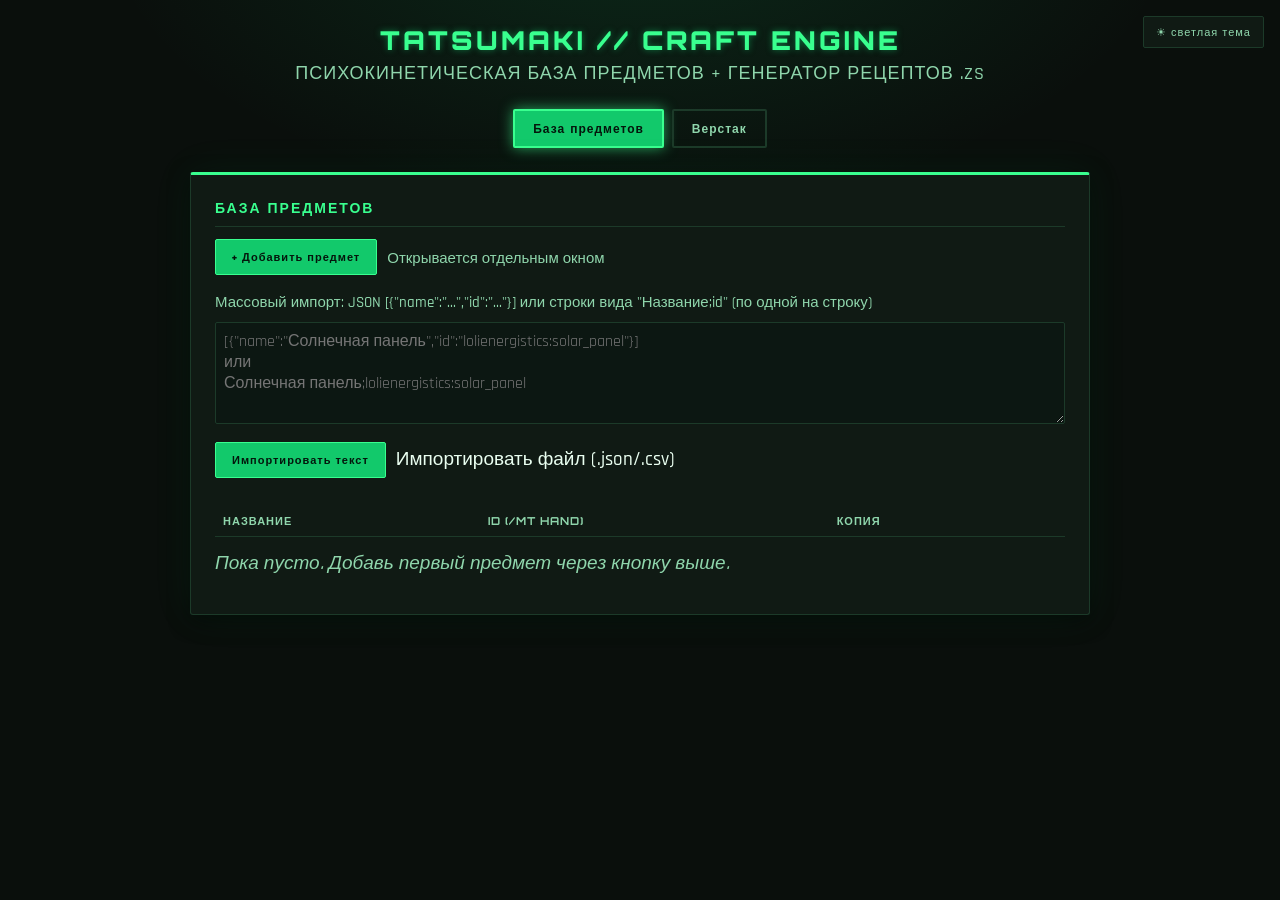
==== index.html @ a18fb6a0 "Add files via upload" ====
<!DOCTYPE html>
<html lang="ru">
<head>
<meta charset="UTF-8">
<title>Крафт-Конструктор</title>
<link href="https://fonts.googleapis.com/css2?family=Orbitron:wght@500;700;900&family=Rajdhani:wght@400;500;600;700&display=swap" rel="stylesheet">
<style>
  :root{
    --bg:#0a0f0c;
    --panel:#101a14;
    --wood:#12c96b;
    --wood-dark:#1c3a29;
    --slot:#d6fbe4;
    --slot-border:#1c3a29;
    --stone:#4a5a51;
    --cream:#eafff1;
    --text-dim:#8fd6ac;
    --grass:#12c96b;
    --grass-dark:#0a6b39;
    --redstone:#e0443e;
    --glow:#39ff8f;
    --surface-2:#0c1712;
    --surface-3:#132018;
    --surface-3-active:#173524;
    --code-bg:#050b07;
    --code-text:#7fe8a8;
    --on-accent:#04160c;
    --font-head:'Orbitron', sans-serif;
    --font-body:'Rajdhani', sans-serif;
  }
  html[data-theme="light"]{
    --bg:#f3faf5;
    --panel:#ffffff;
    --wood-dark:#bfe6cf;
    --slot:#eafff1;
    --slot-border:#bfe6cf;
    --stone:#c3d2c9;
    --cream:#0c2216;
    --text-dim:#3d6b4f;
    --grass:#0fae5c;
    --grass-dark:#0a6b39;
    --redstone:#d13a30;
    --glow:#0fae5c;
    --surface-2:#eefaf2;
    --surface-3:#e4f6ea;
    --surface-3-active:#c9ecd6;
    --code-bg:#0c2216;
    --code-text:#8bf3b7;
    --on-accent:#ffffff;
  }
  *{box-sizing:border-box;}
  body{
    margin:0;
    background:
      radial-gradient(ellipse 900px 500px at 50% -10%, rgba(18,201,107,0.14), transparent 60%),
      var(--bg);
    color:var(--cream);
    font-family:var(--font-body);
    font-size:19px;
    font-weight:500;
    min-height:100vh;
    padding:24px 16px 60px;
    transition:background .2s ease, color .2s ease;
  }
  h1{
    font-family:var(--font-head);
    font-weight:900;
    font-size:26px;
    text-align:center;
    color:var(--glow);
    text-shadow:0 0 6px rgba(18,201,107,0.5);
    letter-spacing:3px;
    margin:0 0 6px;
  }
  .theme-toggle{
    position:fixed;
    top:16px;right:16px;
    font-family:var(--font-head);
    font-size:11px;
    letter-spacing:1px;
    background:var(--panel);
    border:1px solid var(--wood-dark);
    color:var(--text-dim);
    padding:8px 12px;
    border-radius:2px;
    cursor:pointer;
    z-index:10;
  }
  .theme-toggle:hover{border-color:var(--glow);color:var(--glow);}
  h1, .subtitle, .tabs, .panel{ position:relative; z-index:1; }
  .subtitle{
    text-align:center;
    color:var(--text-dim);
    font-size:18px;
    letter-spacing:1px;
    margin-bottom:24px;
    text-transform:uppercase;
  }
  .tabs{
    display:flex;
    justify-content:center;
    gap:8px;
    margin-bottom:24px;
    flex-wrap:wrap;
  }
  .tab-btn{
    font-family:var(--font-head);
    font-weight:700;
    font-size:12px;
    letter-spacing:1px;
    background:transparent;
    border:2px solid var(--wood-dark);
    color:var(--text-dim);
    padding:10px 18px;
    cursor:pointer;
    border-radius:2px;
    transition:all .15s ease;
  }
  .tab-btn.active{background:var(--grass);border-color:var(--glow);color:var(--on-accent);box-shadow:0 0 14px rgba(57,255,143,0.6);}
  .tab-btn:hover{border-color:var(--glow);color:var(--cream);}

  .panel{
    max-width:900px;
    margin:0 auto;
    background:var(--panel);
    border:1px solid var(--wood-dark);
    border-top:3px solid var(--glow);
    padding:24px;
    box-shadow:0 0 40px rgba(18,201,107,0.08), 0 6px 20px rgba(0,0,0,0.5);
    border-radius:3px;
  }
  .panel h2{
    font-family:var(--font-head);
    font-weight:700;
    font-size:14px;
    letter-spacing:2px;
    margin-top:0;
    color:var(--glow);
    text-transform:uppercase;
    border-bottom:1px solid var(--wood-dark);
    padding-bottom:10px;
  }
  .row{display:flex;gap:10px;flex-wrap:wrap;align-items:center;margin-bottom:14px;}
  input[type=text], input[type=number], select{
    font-family:var(--font-body);
    font-weight:600;
    font-size:18px;
    background:var(--surface-2);
    color:var(--cream);
    border:1px solid var(--wood-dark);
    border-radius:2px;
    padding:8px 10px;
  }
  input:focus, select:focus{outline:none;border-color:var(--glow);box-shadow:0 0 8px rgba(57,255,143,0.5);}
  button.action{
    font-family:var(--font-head);
    font-weight:700;
    font-size:11px;
    letter-spacing:1px;
    background:var(--grass);
    border:1px solid var(--glow);
    color:var(--on-accent);
    border-radius:2px;
    padding:10px 16px;
    cursor:pointer;
    transition:all .15s ease;
  }
  button.action:hover{box-shadow:0 0 12px rgba(57,255,143,0.7);filter:brightness(1.08);}
  button.action.danger{background:var(--redstone);border-color:#ff7a70;color:#fff;}
  button.action.ghost{background:transparent;color:var(--glow);}
  button.action:disabled{background:var(--stone);border-color:#5b5b5b;cursor:not-allowed;color:#ccc;box-shadow:none;}
  button.icon-btn{
    font-family:var(--font-body);
    font-size:14px;
    background:transparent;
    border:1px solid var(--wood-dark);
    color:var(--text-dim);
    border-radius:2px;
    padding:3px 8px;
    cursor:pointer;
  }
  button.icon-btn:hover{border-color:var(--glow);color:var(--glow);}

  table{width:100%;border-collapse:collapse;margin-top:6px;}
  th,td{text-align:left;padding:8px;border-bottom:1px solid var(--wood-dark);}
  th{font-family:var(--font-head);font-size:11px;letter-spacing:1px;color:var(--text-dim);text-transform:uppercase;}
  td.mono{font-family:'Courier New',monospace;font-size:16px;color:var(--text-dim);}
  .empty-note{color:var(--text-dim);font-style:italic;padding:14px 0;}

  /* crafting grid */
  .craft-area{display:flex;align-items:center;justify-content:center;gap:24px;flex-wrap:wrap;margin:20px 0;}
  .grid3{
    display:grid;
    grid-template-columns:repeat(3,64px);
    grid-template-rows:repeat(3,64px);
    gap:6px;
    background:var(--surface-2);
    border:2px solid var(--wood-dark);
    padding:10px;
    border-radius:3px;
  }
  .slot{
    background:var(--surface-3);
    border:1px solid var(--slot-border);
    box-shadow:inset 0 0 0 1px rgba(18,201,107,0.15);
    display:flex;
    align-items:center;
    justify-content:center;
    font-size:11px;
    text-align:center;
    color:var(--text-dim);
    cursor:pointer;
    padding:2px;
    line-height:1.1;
    word-break:break-word;
    border-radius:2px;
    transition:all .15s ease;
  }
  .slot:hover{border-color:var(--glow);box-shadow:0 0 10px rgba(57,255,143,0.4);}
  .slot.filled{background:var(--surface-3-active);color:var(--glow);font-weight:700;border-color:var(--glow);}
  .arrow{font-family:var(--font-head);font-size:24px;color:var(--glow);text-shadow:0 0 10px rgba(57,255,143,0.7);}
  .output-wrap{display:flex;flex-direction:column;align-items:center;gap:6px;}
  .slot.output{width:74px;height:74px;background:var(--surface-3);border-color:var(--glow);box-shadow:0 0 16px rgba(57,255,143,0.35);}
  .count-input{width:60px;text-align:center;}

  /* modal */
  .overlay{
    position:fixed;inset:0;background:rgba(2,8,5,0.75);
    display:none;align-items:center;justify-content:center;z-index:50;
  }
  .overlay.show{display:flex;}
  .modal{
    background:var(--panel);
    border:1px solid var(--wood-dark);
    border-top:3px solid var(--glow);
    padding:20px;
    width:min(420px,90vw);
    max-height:80vh;
    overflow-y:auto;
    box-shadow:0 0 40px rgba(18,201,107,0.15);
    border-radius:3px;
  }
  .modal h3{font-family:var(--font-head);font-weight:700;font-size:13px;letter-spacing:1px;color:var(--glow);margin-top:0;text-transform:uppercase;}
  .picker-item{
    padding:8px;border-bottom:1px solid var(--wood-dark);cursor:pointer;
    display:flex;justify-content:space-between;font-size:17px;
  }
  .picker-item:hover{background:var(--surface-3);color:var(--glow);}
  .close-x{float:right;cursor:pointer;font-family:var(--font-head);font-size:11px;color:var(--redstone);}

  code.output-box{
    display:block;
    background:var(--code-bg);
    color:var(--code-text);
    font-family:'Courier New',monospace;
    font-size:15px;
    padding:16px;
    white-space:pre-wrap;
    border:1px solid var(--wood-dark);
    border-left:3px solid var(--glow);
    margin-top:14px;
    min-height:60px;
    border-radius:2px;
  }
  .hint{font-size:15px;color:var(--text-dim);margin-top:4px;}
  .saved-list{margin-top:18px;}
  .saved-row{display:flex;justify-content:space-between;align-items:center;padding:8px 0;border-bottom:1px solid var(--wood-dark);}
</style>
</head>
<body>

<button class="theme-toggle" id="themeToggle">☀ светлая тема</button>
<h1>TATSUMAKI // CRAFT ENGINE</h1>
<div class="subtitle">Психокинетическая база предметов + генератор рецептов .zs</div>

<div class="tabs">
  <button class="tab-btn active" data-tab="db">База предметов</button>
  <button class="tab-btn" data-tab="craft">Верстак</button>
</div>

<!-- DATABASE TAB -->
<div class="panel" id="tab-db">
  <h2>База предметов</h2>
  <div class="row">
    <button class="action" id="openAddItem">+ Добавить предмет</button>
    <span class="hint">Открывается отдельным окном</span>
  </div>
  <div class="row" style="flex-direction:column;align-items:stretch;">
    <label class="hint">Массовый импорт: JSON [{"name":"...","id":"..."}] или строки вида "Название;id" (по одной на строку)</label>
    <textarea id="importText" rows="4" placeholder='[{"name":"Солнечная панель","id":"lolienergistics:solar_panel"}]&#10;или&#10;Солнечная панель;lolienergistics:solar_panel' style="font-family:var(--font-body);font-size:16px;background:var(--surface-2);color:var(--cream);border:1px solid var(--wood-dark);border-radius:2px;padding:8px;"></textarea>
    <div class="row" style="margin-top:8px;">
      <button class="action" id="importBtn">Импортировать текст</button>
      <label class="action ghost" style="cursor:pointer;">
        Импортировать файл (.json/.csv)
        <input type="file" id="importFile" accept=".json,.csv,.txt" style="display:none;">
      </label>
      <span class="hint" id="importStatus"></span>
    </div>
  </div>
  <table>
    <thead><tr><th>Название</th><th>ID (/mt hand)</th><th>Копия</th><th></th></tr></thead>
    <tbody id="itemsBody"></tbody>
  </table>
  <div class="empty-note" id="emptyNote" style="display:none;">Пока пусто. Добавь первый предмет через кнопку выше.</div>
</div>

<!-- CRAFT TAB -->
<div class="panel" id="tab-craft" style="display:none;">
  <h2>Способ записи рецепта</h2>
  <div class="row">
    <select id="recipeType">
      <option value="verstak">Верстак (3×3, shaped)</option>
      <option value="furnace" disabled>Печь — скоро</option>
      <option value="anvil" disabled>Наковальня — скоро</option>
    </select>
  </div>

  <div class="row">
    <input type="text" id="recipeName" placeholder="имя рецепта (например my_recipe)" style="flex:1;min-width:220px;">
  </div>

  <div class="craft-area">
    <div class="grid3" id="grid3"></div>
    <div class="arrow">➜</div>
    <div class="output-wrap">
      <div class="slot output" id="outputSlot">пусто</div>
      <input type="number" id="outputCount" class="count-input" value="1" min="1">
    </div>
  </div>

  <div class="row">
    <button class="action" id="genCode">Сгенерировать .zs код</button>
    <button class="action" id="saveRecipe">Сохранить рецепт</button>
    <button class="action danger" id="clearGrid">Очистить сетку</button>
  </div>

  <code class="output-box" id="codeOutput">// код появится здесь</code>
  <div class="row" style="margin-top:8px;">
    <button class="action" id="copyCode">Скопировать код</button>
  </div>

  <div class="saved-list">
    <h2>Сохранённые рецепты</h2>
    <div id="savedBody"></div>
    <div class="empty-note" id="savedEmpty" style="display:none;">Сохранённых рецептов пока нет.</div>

    <div class="row" style="margin-top:14px;">
      <button class="action" id="combineBtn">Собрать все в один .zs файл</button>
      <button class="action ghost" id="copyCombined">Скопировать всё</button>
      <button class="action ghost" id="downloadCombined">Скачать recipes.zs</button>
    </div>
    <code class="output-box" id="combinedOutput">// нажми "Собрать все в один .zs файл"</code>
  </div>
</div>

<!-- ADD ITEM MODAL -->
<div class="overlay" id="addItemOverlay">
  <div class="modal">
    <span class="close-x" id="closeAddItem">✕ закрыть</span>
    <h3>Новый предмет</h3>
    <div class="row" style="flex-direction:column;align-items:stretch;">
      <label class="hint">Название предмета</label>
      <input type="text" id="newItemName" placeholder="например: Алмазный меч">
      <label class="hint" style="margin-top:8px;">ID предмета (вывод команды /mt hand)</label>
      <input type="text" id="newItemId" placeholder="например: minecraft:diamond_sword">
      <div class="hint" id="addItemError" style="color:#e0443e;display:none;margin-top:6px;">Заполни оба поля</div>
    </div>
    <div class="row">
      <button class="action" id="confirmAddItem">Сохранить в базу</button>
    </div>
  </div>
</div>

<!-- PICK ITEM MODAL (for grid slots) -->
<div class="overlay" id="pickOverlay">
  <div class="modal">
    <span class="close-x" id="closePick">✕ закрыть</span>
    <h3>Выбрать предмет</h3>
    <input type="text" id="pickSearch" placeholder="поиск..." style="width:100%;margin-bottom:10px;">
    <button class="action danger" id="clearSlotBtn" style="margin-bottom:10px;">Очистить слот</button>
    <div id="pickList"></div>
  </div>
</div>

<script>
let items = [];
let grid = new Array(9).fill(null);
let output = null;
let activeSlotIndex = null; // null = 9 means output slot
let savedRecipes = [];

async function loadItems(){
  try{
    const raw = localStorage.getItem('items-db');
    items = raw ? JSON.parse(raw) : [];
  }catch(e){ items = []; }
  renderItems();
}
async function saveItems(){
  localStorage.setItem('items-db', JSON.stringify(items));
}
async function loadRecipes(){
  try{
    const raw = localStorage.getItem('recipes-db');
    savedRecipes = raw ? JSON.parse(raw) : [];
  }catch(e){ savedRecipes = []; }
  renderSaved();
}
async function saveRecipesToStorage(){
  localStorage.setItem('recipes-db', JSON.stringify(savedRecipes));
}

function renderItems(){
  const body = document.getElementById('itemsBody');
  const empty = document.getElementById('emptyNote');
  body.innerHTML = '';
  if(items.length === 0){ empty.style.display='block'; return; }
  empty.style.display='none';
  items.forEach((it, idx)=>{
    const tr = document.createElement('tr');
    tr.innerHTML = `<td>${escapeHtml(it.name)}</td><td class="mono">${escapeHtml(it.id)}</td>
      <td><button class="icon-btn" data-copy="${idx}">⧉ копир.</button></td>
      <td><button class="action danger" data-idx="${idx}">Удалить</button></td>`;
    body.appendChild(tr);
  });
  body.querySelectorAll('button[data-idx]').forEach(btn=>{
    btn.onclick = async ()=>{
      items.splice(parseInt(btn.dataset.idx),1);
      await saveItems();
      renderItems();
    };
  });
  body.querySelectorAll('button[data-copy]').forEach(btn=>{
    btn.onclick = ()=> copyToClipboard(items[parseInt(btn.dataset.copy)].name, btn);
  });
}

async function copyToClipboard(text, btn){
  try{ await navigator.clipboard.writeText(text); }catch(e){/* clipboard unavailable */}
  if(btn){
    const old = btn.textContent;
    btn.textContent = '✓ скопир.';
    setTimeout(()=>{ btn.textContent = old; }, 1200);
  }
}

function escapeHtml(s){
  return (s||'').replace(/[&<>"']/g, c=>({'&':'&amp;','<':'&lt;','>':'&gt;','"':'&quot;',"'":'&#39;'}[c]));
}

// theme toggle
const themeBtn = document.getElementById('themeToggle');
function applyTheme(t){
  document.documentElement.setAttribute('data-theme', t);
  themeBtn.textContent = t === 'light' ? '● тёмная тема' : '☀ светлая тема';
  localStorage.setItem('theme', t);
}
applyTheme(localStorage.getItem('theme') || 'dark');
themeBtn.onclick = ()=>{
  const current = document.documentElement.getAttribute('data-theme') === 'light' ? 'light' : 'dark';
  applyTheme(current === 'light' ? 'dark' : 'light');
};

// bulk import
function parseImportText(text){
  text = text.trim();
  if(!text) return [];
  if(text.startsWith('[')){
    try{
      const arr = JSON.parse(text);
      return arr.filter(x=>x && x.name && x.id).map(x=>({name:String(x.name), id:String(x.id)}));
    }catch(e){ throw new Error('Некорректный JSON'); }
  }
  return text.split('\n').map(l=>l.trim()).filter(Boolean).map(line=>{
    const sep = line.includes(';') ? ';' : (line.includes(',') ? ',' : '\t');
    const parts = line.split(sep);
    return {name:(parts[0]||'').trim(), id:(parts.slice(1).join(sep)||'').trim()};
  }).filter(x=>x.name && x.id);
}

async function importItems(parsed){
  const statusEl = document.getElementById('importStatus');
  if(parsed.length === 0){
    statusEl.textContent = 'Ничего не найдено для импорта';
    return;
  }
  const existingIds = new Set(items.map(it=>it.id));
  let added = 0;
  parsed.forEach(it=>{
    if(!existingIds.has(it.id)){
      items.push(it);
      existingIds.add(it.id);
      added++;
    }
  });
  await saveItems();
  renderItems();
  statusEl.textContent = `Добавлено ${added} из ${parsed.length} (дубликаты по ID пропущены)`;
}

document.getElementById('importBtn').onclick = async ()=>{
  const statusEl = document.getElementById('importStatus');
  try{
    const parsed = parseImportText(document.getElementById('importText').value);
    await importItems(parsed);
    document.getElementById('importText').value = '';
  }catch(e){
    statusEl.textContent = 'Ошибка: ' + e.message;
  }
};

document.getElementById('importFile').onchange = async (e)=>{
  const file = e.target.files[0];
  if(!file) return;
  const statusEl = document.getElementById('importStatus');
  try{
    const text = await file.text();
    let parsed;
    if(file.name.endsWith('.json')){
      const arr = JSON.parse(text);
      parsed = arr.filter(x=>x && x.name && x.id).map(x=>({name:String(x.name), id:String(x.id)}));
    }else{
      // csv: expects header or plain name,id rows — try to detect "display_name" + guessed id columns
      const lines = text.split('\n').map(l=>l.trim()).filter(Boolean);
      const header = lines[0].toLowerCase();
      let nameIdx = 0, idIdx = 1;
      if(header.includes(',')){
        const cols = lines[0].split(',').map(c=>c.trim().toLowerCase());
        const foundName = cols.findIndex(c=>c.includes('display_name') || c==='name');
        const foundId = cols.findIndex(c=>c.includes('guessed_id') || c==='id') ;
        if(foundName>=0 && foundId>=0){
          nameIdx = foundName; idIdx = foundId;
          lines.shift();
        }
      }
      parsed = lines.map(l=>{
        const cols = l.split(',');
        return {name:(cols[nameIdx]||'').trim(), id:(cols[idIdx]||'').trim()};
      }).filter(x=>x.name && x.id);
    }
    await importItems(parsed);
  }catch(err){
    statusEl.textContent = 'Ошибка чтения файла: ' + err.message;
  }
  e.target.value = '';
};

// tabs
document.querySelectorAll('.tab-btn').forEach(btn=>{
  btn.onclick = ()=>{
    document.querySelectorAll('.tab-btn').forEach(b=>b.classList.remove('active'));
    btn.classList.add('active');
    document.getElementById('tab-db').style.display = btn.dataset.tab==='db' ? 'block':'none';
    document.getElementById('tab-craft').style.display = btn.dataset.tab==='craft' ? 'block':'none';
  };
});

// add item modal
const addItemOverlay = document.getElementById('addItemOverlay');
document.getElementById('openAddItem').onclick = ()=>{
  document.getElementById('addItemError').style.display = 'none';
  addItemOverlay.classList.add('show');
};
document.getElementById('closeAddItem').onclick = ()=> addItemOverlay.classList.remove('show');
document.getElementById('confirmAddItem').onclick = async ()=>{
  const errEl = document.getElementById('addItemError');
  const name = document.getElementById('newItemName').value.trim();
  const id = document.getElementById('newItemId').value.trim();
  if(!name || !id){
    errEl.textContent = 'Заполни оба поля';
    errEl.style.display = 'block';
    return;
  }
  try{
    items.push({name, id});
    await saveItems();
    renderItems();
    document.getElementById('newItemName').value='';
    document.getElementById('newItemId').value='';
    errEl.style.display = 'none';
    addItemOverlay.classList.remove('show');
  }catch(e){
    errEl.textContent = 'Не удалось сохранить: ' + e.message;
    errEl.style.display = 'block';
  }
};

// crafting grid render
function renderGrid(){
  const grid3 = document.getElementById('grid3');
  grid3.innerHTML='';
  grid.forEach((cell, i)=>{
    const div = document.createElement('div');
    div.className = 'slot' + (cell ? ' filled' : '');
    div.textContent = cell ? cell.name : '+';
    div.onclick = ()=> openPicker(i);
    grid3.appendChild(div);
  });
  const outSlot = document.getElementById('outputSlot');
  outSlot.textContent = output ? output.name : 'пусто';
}

const pickOverlay = document.getElementById('pickOverlay');
function openPicker(slotIndex){
  activeSlotIndex = slotIndex;
  document.getElementById('pickSearch').value='';
  renderPickList('');
  pickOverlay.classList.add('show');
}
document.getElementById('closePick').onclick = ()=> pickOverlay.classList.remove('show');
document.getElementById('pickSearch').oninput = (e)=> renderPickList(e.target.value);
document.getElementById('clearSlotBtn').onclick = ()=>{
  if(activeSlotIndex === 9){ output = null; } else { grid[activeSlotIndex] = null; }
  renderGrid();
  pickOverlay.classList.remove('show');
};
document.getElementById('outputSlot').onclick = ()=> openPicker(9);

function renderPickList(filter){
  const list = document.getElementById('pickList');
  list.innerHTML='';
  const f = filter.toLowerCase();
  const filtered = items.filter(it => it.name.toLowerCase().includes(f) || it.id.toLowerCase().includes(f));
  if(filtered.length === 0){
    list.innerHTML = '<div class="hint">Ничего не найдено. Добавь предметы во вкладке "База предметов".</div>';
    return;
  }
  filtered.forEach(it=>{
    const div = document.createElement('div');
    div.className='picker-item';
    div.innerHTML = `<span>${escapeHtml(it.name)}</span><span class="mono">${escapeHtml(it.id)}</span>`;
    div.onclick = ()=>{
      if(activeSlotIndex === 9){ output = it; } else { grid[activeSlotIndex] = it; }
      renderGrid();
      pickOverlay.classList.remove('show');
    };
    list.appendChild(div);
  });
}

document.getElementById('clearGrid').onclick = ()=>{
  grid = new Array(9).fill(null);
  output = null;
  document.getElementById('outputCount').value = 1;
  renderGrid();
};

function buildZsCode(){
  const name = document.getElementById('recipeName').value.trim() || 'my_recipe';
  const count = parseInt(document.getElementById('outputCount').value) || 1;
  if(!output){
    return "// Укажи результат крафта (кликни по правому слоту)";
  }
  const rows = [];
  for(let r=0;r<3;r++){
    const rowItems = grid.slice(r*3, r*3+3).map(c => c ? `<item:${c.id}>` : 'null');
    rows.push('        [' + rowItems.join(', ') + ']');
  }
  const outExpr = count > 1 ? `<item:${output.id}> * ${count}` : `<item:${output.id}>`;
  return `craftingTable.addShaped("${name}", ${outExpr}, [\n${rows.join(',\n')}\n]);`;
}

document.getElementById('genCode').onclick = ()=>{
  document.getElementById('codeOutput').textContent = buildZsCode();
};

document.getElementById('copyCode').onclick = async ()=>{
  const text = document.getElementById('codeOutput').textContent;
  try{
    await navigator.clipboard.writeText(text);
  }catch(e){/* clipboard may be unavailable */}
};

document.getElementById('saveRecipe').onclick = async ()=>{
  const code = buildZsCode();
  const name = document.getElementById('recipeName').value.trim() || 'my_recipe';
  savedRecipes.push({
    id: Date.now(),
    name,
    type: document.getElementById('recipeType').value,
    grid: [...grid],
    output,
    count: parseInt(document.getElementById('outputCount').value)||1,
    code
  });
  await saveRecipesToStorage();
  renderSaved();
  document.getElementById('codeOutput').textContent = code;
};

function renderSaved(){
  const body = document.getElementById('savedBody');
  const empty = document.getElementById('savedEmpty');
  body.innerHTML='';
  if(savedRecipes.length===0){ empty.style.display='block'; return; }
  empty.style.display='none';
  savedRecipes.forEach(rec=>{
    const div = document.createElement('div');
    div.className='saved-row';
    div.innerHTML = `<span>${escapeHtml(rec.name)}${rec.output ? ' <span class="hint">('+escapeHtml(rec.output.name)+')</span>' : ''}</span>
      <span>
        <button class="icon-btn" data-copyname="${rec.id}">⧉ имя</button>
        <button class="action" data-load="${rec.id}">Загрузить</button>
        <button class="action danger" data-del="${rec.id}">Удалить</button>
      </span>`;
    body.appendChild(div);
  });
  body.querySelectorAll('button[data-copyname]').forEach(b=>{
    b.onclick = ()=>{
      const rec = savedRecipes.find(r=>r.id == b.dataset.copyname);
      if(rec) copyToClipboard(rec.output ? rec.output.name : rec.name, b);
    };
  });
  body.querySelectorAll('button[data-load]').forEach(b=>{
    b.onclick = ()=>{
      const rec = savedRecipes.find(r=>r.id == b.dataset.load);
      if(!rec) return;
      document.getElementById('recipeName').value = rec.name;
      document.getElementById('recipeType').value = rec.type;
      document.getElementById('outputCount').value = rec.count;
      grid = [...rec.grid];
      output = rec.output;
      renderGrid();
      document.getElementById('codeOutput').textContent = rec.code;
    };
  });
  body.querySelectorAll('button[data-del]').forEach(b=>{
    b.onclick = async ()=>{
      savedRecipes = savedRecipes.filter(r=>r.id != b.dataset.del);
      await saveRecipesToStorage();
      renderSaved();
    };
  });
}

function buildCombinedZs(){
  if(savedRecipes.length===0) return '// Нет сохранённых рецептов — сохрани хотя бы один';
  return savedRecipes.map(r => `// ==== ${r.name} ====\n${r.code}`).join('\n\n');
}

function downloadText(text, filename){
  const blob = new Blob([text], {type:'text/plain'});
  const url = URL.createObjectURL(blob);
  const a = document.createElement('a');
  a.href = url; a.download = filename;
  document.body.appendChild(a); a.click(); document.body.removeChild(a);
  URL.revokeObjectURL(url);
}

document.getElementById('combineBtn').onclick = ()=>{
  document.getElementById('combinedOutput').textContent = buildCombinedZs();
};
document.getElementById('copyCombined').onclick = ()=>{
  copyToClipboard(document.getElementById('combinedOutput').textContent);
};
document.getElementById('downloadCombined').onclick = ()=>{
  const text = buildCombinedZs();
  document.getElementById('combinedOutput').textContent = text;
  downloadText(text, 'recipes.zs');
};

renderGrid();
loadItems();
loadRecipes();
</script>
</body>
</html>
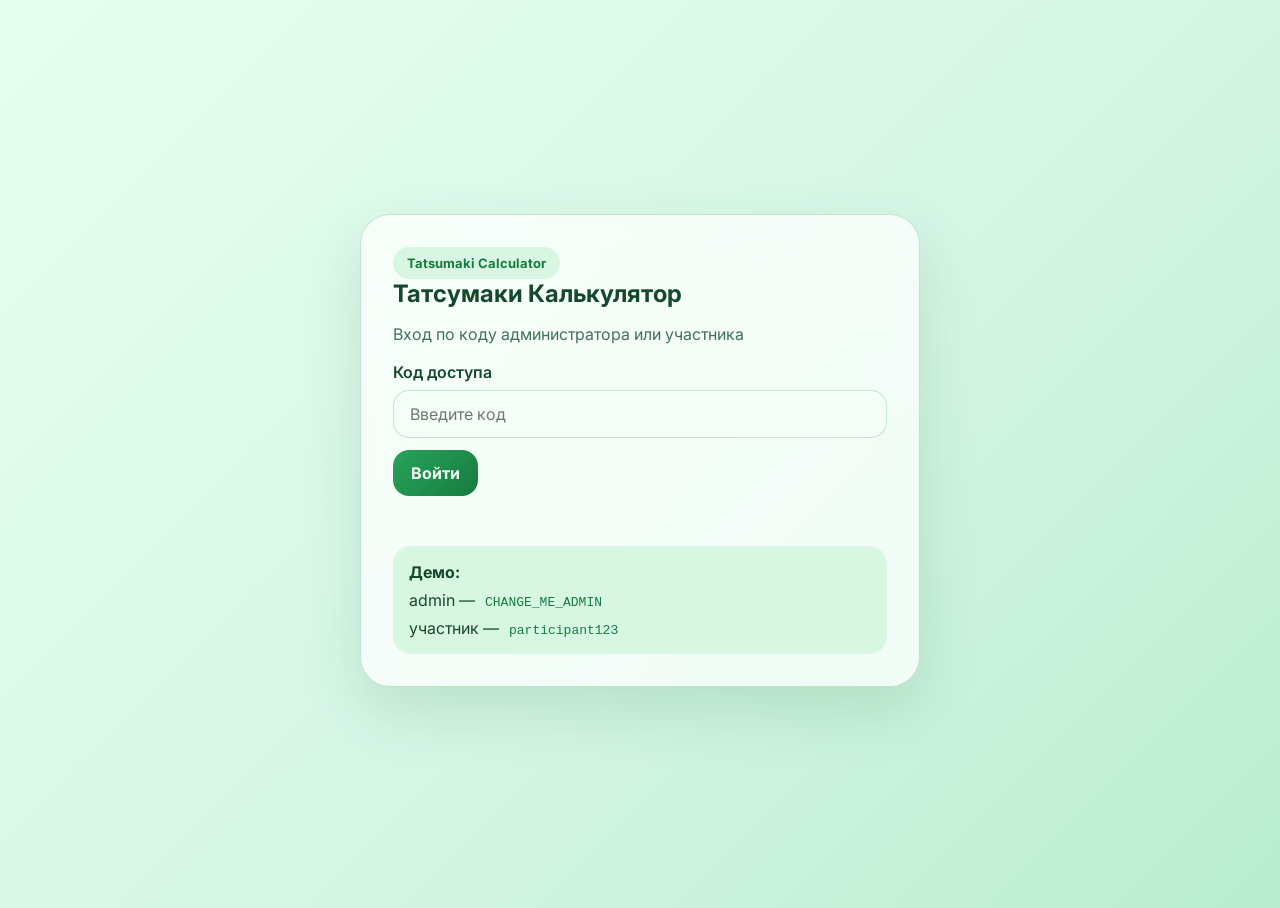
==== commit 4e3daf32: "Add files via upload" ====
--- a/index.html
+++ b/index.html
@@ -1,767 +1,188 @@
 <!DOCTYPE html>
 <html lang="ru">
 <head>
-<meta charset="UTF-8">
-<title>Крафт-Конструктор</title>
-<link href="https://fonts.googleapis.com/css2?family=Orbitron:wght@500;700;900&family=Rajdhani:wght@400;500;600;700&display=swap" rel="stylesheet">
-<style>
-  :root{
-    --bg:#0a0f0c;
-    --panel:#101a14;
-    --wood:#12c96b;
-    --wood-dark:#1c3a29;
-    --slot:#d6fbe4;
-    --slot-border:#1c3a29;
-    --stone:#4a5a51;
-    --cream:#eafff1;
-    --text-dim:#8fd6ac;
-    --grass:#12c96b;
-    --grass-dark:#0a6b39;
-    --redstone:#e0443e;
-    --glow:#39ff8f;
-    --surface-2:#0c1712;
-    --surface-3:#132018;
-    --surface-3-active:#173524;
-    --code-bg:#050b07;
-    --code-text:#7fe8a8;
-    --on-accent:#04160c;
-    --font-head:'Orbitron', sans-serif;
-    --font-body:'Rajdhani', sans-serif;
-  }
-  html[data-theme="light"]{
-    --bg:#f3faf5;
-    --panel:#ffffff;
-    --wood-dark:#bfe6cf;
-    --slot:#eafff1;
-    --slot-border:#bfe6cf;
-    --stone:#c3d2c9;
-    --cream:#0c2216;
-    --text-dim:#3d6b4f;
-    --grass:#0fae5c;
-    --grass-dark:#0a6b39;
-    --redstone:#d13a30;
-    --glow:#0fae5c;
-    --surface-2:#eefaf2;
-    --surface-3:#e4f6ea;
-    --surface-3-active:#c9ecd6;
-    --code-bg:#0c2216;
-    --code-text:#8bf3b7;
-    --on-accent:#ffffff;
-  }
-  *{box-sizing:border-box;}
-  body{
-    margin:0;
-    background:
-      radial-gradient(ellipse 900px 500px at 50% -10%, rgba(18,201,107,0.14), transparent 60%),
-      var(--bg);
-    color:var(--cream);
-    font-family:var(--font-body);
-    font-size:19px;
-    font-weight:500;
-    min-height:100vh;
-    padding:24px 16px 60px;
-    transition:background .2s ease, color .2s ease;
-  }
-  h1{
-    font-family:var(--font-head);
-    font-weight:900;
-    font-size:26px;
-    text-align:center;
-    color:var(--glow);
-    text-shadow:0 0 6px rgba(18,201,107,0.5);
-    letter-spacing:3px;
-    margin:0 0 6px;
-  }
-  .theme-toggle{
-    position:fixed;
-    top:16px;right:16px;
-    font-family:var(--font-head);
-    font-size:11px;
-    letter-spacing:1px;
-    background:var(--panel);
-    border:1px solid var(--wood-dark);
-    color:var(--text-dim);
-    padding:8px 12px;
-    border-radius:2px;
-    cursor:pointer;
-    z-index:10;
-  }
-  .theme-toggle:hover{border-color:var(--glow);color:var(--glow);}
-  h1, .subtitle, .tabs, .panel{ position:relative; z-index:1; }
-  .subtitle{
-    text-align:center;
-    color:var(--text-dim);
-    font-size:18px;
-    letter-spacing:1px;
-    margin-bottom:24px;
-    text-transform:uppercase;
-  }
-  .tabs{
-    display:flex;
-    justify-content:center;
-    gap:8px;
-    margin-bottom:24px;
-    flex-wrap:wrap;
-  }
-  .tab-btn{
-    font-family:var(--font-head);
-    font-weight:700;
-    font-size:12px;
-    letter-spacing:1px;
-    background:transparent;
-    border:2px solid var(--wood-dark);
-    color:var(--text-dim);
-    padding:10px 18px;
-    cursor:pointer;
-    border-radius:2px;
-    transition:all .15s ease;
-  }
-  .tab-btn.active{background:var(--grass);border-color:var(--glow);color:var(--on-accent);box-shadow:0 0 14px rgba(57,255,143,0.6);}
-  .tab-btn:hover{border-color:var(--glow);color:var(--cream);}
-
-  .panel{
-    max-width:900px;
-    margin:0 auto;
-    background:var(--panel);
-    border:1px solid var(--wood-dark);
-    border-top:3px solid var(--glow);
-    padding:24px;
-    box-shadow:0 0 40px rgba(18,201,107,0.08), 0 6px 20px rgba(0,0,0,0.5);
-    border-radius:3px;
-  }
-  .panel h2{
-    font-family:var(--font-head);
-    font-weight:700;
-    font-size:14px;
-    letter-spacing:2px;
-    margin-top:0;
-    color:var(--glow);
-    text-transform:uppercase;
-    border-bottom:1px solid var(--wood-dark);
-    padding-bottom:10px;
-  }
-  .row{display:flex;gap:10px;flex-wrap:wrap;align-items:center;margin-bottom:14px;}
-  input[type=text], input[type=number], select{
-    font-family:var(--font-body);
-    font-weight:600;
-    font-size:18px;
-    background:var(--surface-2);
-    color:var(--cream);
-    border:1px solid var(--wood-dark);
-    border-radius:2px;
-    padding:8px 10px;
-  }
-  input:focus, select:focus{outline:none;border-color:var(--glow);box-shadow:0 0 8px rgba(57,255,143,0.5);}
-  button.action{
-    font-family:var(--font-head);
-    font-weight:700;
-    font-size:11px;
-    letter-spacing:1px;
-    background:var(--grass);
-    border:1px solid var(--glow);
-    color:var(--on-accent);
-    border-radius:2px;
-    padding:10px 16px;
-    cursor:pointer;
-    transition:all .15s ease;
-  }
-  button.action:hover{box-shadow:0 0 12px rgba(57,255,143,0.7);filter:brightness(1.08);}
-  button.action.danger{background:var(--redstone);border-color:#ff7a70;color:#fff;}
-  button.action.ghost{background:transparent;color:var(--glow);}
-  button.action:disabled{background:var(--stone);border-color:#5b5b5b;cursor:not-allowed;color:#ccc;box-shadow:none;}
-  button.icon-btn{
-    font-family:var(--font-body);
-    font-size:14px;
-    background:transparent;
-    border:1px solid var(--wood-dark);
-    color:var(--text-dim);
-    border-radius:2px;
-    padding:3px 8px;
-    cursor:pointer;
-  }
-  button.icon-btn:hover{border-color:var(--glow);color:var(--glow);}
-
-  table{width:100%;border-collapse:collapse;margin-top:6px;}
-  th,td{text-align:left;padding:8px;border-bottom:1px solid var(--wood-dark);}
-  th{font-family:var(--font-head);font-size:11px;letter-spacing:1px;color:var(--text-dim);text-transform:uppercase;}
-  td.mono{font-family:'Courier New',monospace;font-size:16px;color:var(--text-dim);}
-  .empty-note{color:var(--text-dim);font-style:italic;padding:14px 0;}
-
-  /* crafting grid */
-  .craft-area{display:flex;align-items:center;justify-content:center;gap:24px;flex-wrap:wrap;margin:20px 0;}
-  .grid3{
-    display:grid;
-    grid-template-columns:repeat(3,64px);
-    grid-template-rows:repeat(3,64px);
-    gap:6px;
-    background:var(--surface-2);
-    border:2px solid var(--wood-dark);
-    padding:10px;
-    border-radius:3px;
-  }
-  .slot{
-    background:var(--surface-3);
-    border:1px solid var(--slot-border);
-    box-shadow:inset 0 0 0 1px rgba(18,201,107,0.15);
-    display:flex;
-    align-items:center;
-    justify-content:center;
-    font-size:11px;
-    text-align:center;
-    color:var(--text-dim);
-    cursor:pointer;
-    padding:2px;
-    line-height:1.1;
-    word-break:break-word;
-    border-radius:2px;
-    transition:all .15s ease;
-  }
-  .slot:hover{border-color:var(--glow);box-shadow:0 0 10px rgba(57,255,143,0.4);}
-  .slot.filled{background:var(--surface-3-active);color:var(--glow);font-weight:700;border-color:var(--glow);}
-  .arrow{font-family:var(--font-head);font-size:24px;color:var(--glow);text-shadow:0 0 10px rgba(57,255,143,0.7);}
-  .output-wrap{display:flex;flex-direction:column;align-items:center;gap:6px;}
-  .slot.output{width:74px;height:74px;background:var(--surface-3);border-color:var(--glow);box-shadow:0 0 16px rgba(57,255,143,0.35);}
-  .count-input{width:60px;text-align:center;}
-
-  /* modal */
-  .overlay{
-    position:fixed;inset:0;background:rgba(2,8,5,0.75);
-    display:none;align-items:center;justify-content:center;z-index:50;
-  }
-  .overlay.show{display:flex;}
-  .modal{
-    background:var(--panel);
-    border:1px solid var(--wood-dark);
-    border-top:3px solid var(--glow);
-    padding:20px;
-    width:min(420px,90vw);
-    max-height:80vh;
-    overflow-y:auto;
-    box-shadow:0 0 40px rgba(18,201,107,0.15);
-    border-radius:3px;
-  }
-  .modal h3{font-family:var(--font-head);font-weight:700;font-size:13px;letter-spacing:1px;color:var(--glow);margin-top:0;text-transform:uppercase;}
-  .picker-item{
-    padding:8px;border-bottom:1px solid var(--wood-dark);cursor:pointer;
-    display:flex;justify-content:space-between;font-size:17px;
-  }
-  .picker-item:hover{background:var(--surface-3);color:var(--glow);}
-  .close-x{float:right;cursor:pointer;font-family:var(--font-head);font-size:11px;color:var(--redstone);}
-
-  code.output-box{
-    display:block;
-    background:var(--code-bg);
-    color:var(--code-text);
-    font-family:'Courier New',monospace;
-    font-size:15px;
-    padding:16px;
-    white-space:pre-wrap;
-    border:1px solid var(--wood-dark);
-    border-left:3px solid var(--glow);
-    margin-top:14px;
-    min-height:60px;
-    border-radius:2px;
-  }
-  .hint{font-size:15px;color:var(--text-dim);margin-top:4px;}
-  .saved-list{margin-top:18px;}
-  .saved-row{display:flex;justify-content:space-between;align-items:center;padding:8px 0;border-bottom:1px solid var(--wood-dark);}
-</style>
+  <meta charset="UTF-8" />
+  <meta name="viewport" content="width=device-width, initial-scale=1.0" />
+  <title>Татсумаки Калькулятор</title>
+  <link rel="preconnect" href="https://fonts.googleapis.com">
+  <link rel="preconnect" href="https://fonts.gstatic.com" crossorigin>
+  <link href="https://fonts.googleapis.com/css2?family=Inter:wght@400;500;600;700;800&display=swap" rel="stylesheet">
+  <link rel="stylesheet" href="styles.css" />
 </head>
 <body>
+  <div class="app-shell">
+    <section id="loginView" class="login-view">
+      <div class="login-card glass">
+        <span class="brand-pill">Tatsumaki Calculator</span>
+        <h1>Татсумаки Калькулятор</h1>
+        <p class="subtitle">Вход по коду администратора или участника</p>
 
-<button class="theme-toggle" id="themeToggle">☀ светлая тема</button>
-<h1>TATSUMAKI // CRAFT ENGINE</h1>
-<div class="subtitle">Психокинетическая база предметов + генератор рецептов .zs</div>
+        <label for="accessCodeInput">Код доступа</label>
+        <div class="login-row">
+          <input id="accessCodeInput" type="password" placeholder="Введите код" autocomplete="off" />
+          <button id="loginBtn" class="primary-btn">Войти</button>
+        </div>
+        <p id="loginMessage" class="message"></p>
 
-<div class="tabs">
-  <button class="tab-btn active" data-tab="db">База предметов</button>
-  <button class="tab-btn" data-tab="craft">Верстак</button>
-</div>
+        <div class="hint-box">
+          <strong>Демо:</strong>
+          <span>admin — <code>CHANGE_ME_ADMIN</code></span>
+          <span>участник — <code>participant123</code></span>
+        </div>
+      </div>
+    </section>
 
-<!-- DATABASE TAB -->
-<div class="panel" id="tab-db">
-  <h2>База предметов</h2>
-  <div class="row">
-    <button class="action" id="openAddItem">+ Добавить предмет</button>
-    <span class="hint">Открывается отдельным окном</span>
-  </div>
-  <div class="row" style="flex-direction:column;align-items:stretch;">
-    <label class="hint">Массовый импорт: JSON [{"name":"...","id":"..."}] или строки вида "Название;id" (по одной на строку)</label>
-    <textarea id="importText" rows="4" placeholder='[{"name":"Солнечная панель","id":"lolienergistics:solar_panel"}]&#10;или&#10;Солнечная панель;lolienergistics:solar_panel' style="font-family:var(--font-body);font-size:16px;background:var(--surface-2);color:var(--cream);border:1px solid var(--wood-dark);border-radius:2px;padding:8px;"></textarea>
-    <div class="row" style="margin-top:8px;">
-      <button class="action" id="importBtn">Импортировать текст</button>
-      <label class="action ghost" style="cursor:pointer;">
-        Импортировать файл (.json/.csv)
-        <input type="file" id="importFile" accept=".json,.csv,.txt" style="display:none;">
-      </label>
-      <span class="hint" id="importStatus"></span>
-    </div>
-  </div>
-  <table>
-    <thead><tr><th>Название</th><th>ID (/mt hand)</th><th>Копия</th><th></th></tr></thead>
-    <tbody id="itemsBody"></tbody>
-  </table>
-  <div class="empty-note" id="emptyNote" style="display:none;">Пока пусто. Добавь первый предмет через кнопку выше.</div>
-</div>
+    <section id="dashboardView" class="dashboard-view hidden">
+      <header class="site-header glass">
+        <div>
+          <div class="brand-pill">Татсумаки Калькулятор</div>
+          <h2>Панель крафтов</h2>
+        </div>
 
-<!-- CRAFT TAB -->
-<div class="panel" id="tab-craft" style="display:none;">
-  <h2>Способ записи рецепта</h2>
-  <div class="row">
-    <select id="recipeType">
-      <option value="verstak">Верстак (3×3, shaped)</option>
-      <option value="furnace" disabled>Печь — скоро</option>
-      <option value="anvil" disabled>Наковальня — скоро</option>
-    </select>
+        <nav class="header-actions">
+          <span id="roleBadge" class="role-badge"></span>
+          <button id="themeToggleBtn" class="ghost-btn">Сменить тему</button>
+          <button id="logoutBtn" class="ghost-btn">Выйти</button>
+        </nav>
+      </header>
+
+      <div class="tabs-row glass">
+        <button class="tab-btn active" data-tab-target="itemsTab">Предметы</button>
+        <button class="tab-btn" data-tab-target="recipesTab">Крафты</button>
+        <button class="tab-btn" data-tab-target="calculatorTab">Калькулятор</button>
+      </div>
+
+      <main class="main-grid">
+        <section id="itemsTab" class="tab-panel">
+          <div class="panel-head">
+            <div>
+              <h3>База предметов</h3>
+              <p>Название предмета + сохраненный <code>/mt hand</code></p>
+            </div>
+            <div class="panel-actions">
+              <button id="addItemBtn" class="primary-btn">Добавить предмет</button>
+              <button id="exportJsonBtn" class="ghost-btn">Экспорт JSON</button>
+              <button id="importJsonBtn" class="ghost-btn">Импорт JSON</button>
+              <input id="importFileInput" type="file" accept="application/json" hidden />
+            </div>
+          </div>
+
+          <div class="search-row">
+            <input id="itemSearchInput" type="text" placeholder="Поиск по названию или /mt hand" />
+          </div>
+
+          <div id="itemsList" class="items-list"></div>
+        </section>
+
+        <section id="recipesTab" class="tab-panel hidden">
+          <div class="panel-head">
+            <div>
+              <h3>Конструктор крафта</h3>
+              <p>Сетка 3×3 + быстрый выбор итогового ресурса и количества</p>
+            </div>
+            <div class="panel-actions">
+              <button id="clearRecipeBtn" class="ghost-btn">Очистить сетку</button>
+              <button id="saveRecipeBtn" class="primary-btn">Сохранить крафт</button>
+            </div>
+          </div>
+
+          <div class="recipe-builder-grid">
+            <div class="craft-card glass-subtle">
+              <div class="card-title">Сетка верстака</div>
+              <div id="craftGrid" class="craft-grid"></div>
+            </div>
+
+            <div class="result-card glass-subtle">
+              <div class="card-title">Итог</div>
+              <label for="resultItemSelect">Предмет на выходе</label>
+              <select id="resultItemSelect"></select>
+
+              <label for="resultQtyInput">Количество на выходе</label>
+              <input id="resultQtyInput" type="number" min="1" step="1" value="1" />
+
+              <div class="code-preview-box">
+                <span>Превью:</span>
+                <textarea id="recipeCodePreview" readonly></textarea>
+              </div>
+            </div>
+          </div>
+
+          <div class="panel-head panel-head-secondary">
+            <div>
+              <h3>Сохраненные крафты</h3>
+              <p>Быстрый просмотр, редактирование и экспорт шаблона</p>
+            </div>
+          </div>
+          <div id="recipesList" class="recipes-list"></div>
+        </section>
+
+        <section id="calculatorTab" class="tab-panel hidden">
+          <div class="panel-head">
+            <div>
+              <h3>Калькулятор ресурсов</h3>
+              <p>Подсчет всех необходимых ресурсов для выбранного предмета</p>
+            </div>
+          </div>
+
+          <div class="calculator-box glass-subtle">
+            <div class="calculator-controls">
+              <div>
+                <label for="calcTargetSelect">Предмет</label>
+                <select id="calcTargetSelect"></select>
+              </div>
+              <div>
+                <label for="calcQtyInput">Количество</label>
+                <input id="calcQtyInput" type="number" min="1" step="1" value="1" />
+              </div>
+              <div class="calc-button-wrap">
+                <button id="calculateBtn" class="primary-btn">Рассчитать</button>
+              </div>
+            </div>
+          </div>
+
+          <div id="calculatorResult" class="calculator-result"></div>
+        </section>
+      </main>
+    </section>
   </div>
 
-  <div class="row">
-    <input type="text" id="recipeName" placeholder="имя рецепта (например my_recipe)" style="flex:1;min-width:220px;">
-  </div>
+  <dialog id="itemModal" class="modal">
+    <form method="dialog" class="modal-card">
+      <div class="modal-head">
+        <h3 id="itemModalTitle">Добавить предмет</h3>
+        <button type="button" id="closeItemModalBtn" class="icon-btn">✕</button>
+      </div>
 
-  <div class="craft-area">
-    <div class="grid3" id="grid3"></div>
-    <div class="arrow">➜</div>
-    <div class="output-wrap">
-      <div class="slot output" id="outputSlot">пусто</div>
-      <input type="number" id="outputCount" class="count-input" value="1" min="1">
+      <label for="itemNameInput">Название</label>
+      <input id="itemNameInput" type="text" placeholder="Например: Изумрудный меч" />
+
+      <label for="itemCommandInput">Значение /mt hand</label>
+      <textarea id="itemCommandInput" rows="4" placeholder="Например: Item.of('minecraft:diamond_sword')"></textarea>
+
+      <p id="itemModalMessage" class="message"></p>
+
+      <div class="modal-actions">
+        <button type="button" id="cancelItemModalBtn" class="ghost-btn">Отмена</button>
+        <button type="button" id="saveItemModalBtn" class="primary-btn">Сохранить</button>
+      </div>
+    </form>
+  </dialog>
+
+  <dialog id="pickerModal" class="modal">
+    <div class="modal-card">
+      <div class="modal-head">
+        <h3>Выбор предмета</h3>
+        <button type="button" id="closePickerModalBtn" class="icon-btn">✕</button>
+      </div>
+
+      <input id="pickerSearchInput" type="text" placeholder="Поиск предмета" />
+      <div class="picker-tools">
+        <button id="clearPickerSelectionBtn" class="ghost-btn">Очистить слот</button>
+      </div>
+      <div id="pickerItemsList" class="picker-items"></div>
     </div>
-  </div>
+  </dialog>
 
-  <div class="row">
-    <button class="action" id="genCode">Сгенерировать .zs код</button>
-    <button class="action" id="saveRecipe">Сохранить рецепт</button>
-    <button class="action danger" id="clearGrid">Очистить сетку</button>
-  </div>
-
-  <code class="output-box" id="codeOutput">// код появится здесь</code>
-  <div class="row" style="margin-top:8px;">
-    <button class="action" id="copyCode">Скопировать код</button>
-  </div>
-
-  <div class="saved-list">
-    <h2>Сохранённые рецепты</h2>
-    <div id="savedBody"></div>
-    <div class="empty-note" id="savedEmpty" style="display:none;">Сохранённых рецептов пока нет.</div>
-
-    <div class="row" style="margin-top:14px;">
-      <button class="action" id="combineBtn">Собрать все в один .zs файл</button>
-      <button class="action ghost" id="copyCombined">Скопировать всё</button>
-      <button class="action ghost" id="downloadCombined">Скачать recipes.zs</button>
-    </div>
-    <code class="output-box" id="combinedOutput">// нажми "Собрать все в один .zs файл"</code>
-  </div>
-</div>
-
-<!-- ADD ITEM MODAL -->
-<div class="overlay" id="addItemOverlay">
-  <div class="modal">
-    <span class="close-x" id="closeAddItem">✕ закрыть</span>
-    <h3>Новый предмет</h3>
-    <div class="row" style="flex-direction:column;align-items:stretch;">
-      <label class="hint">Название предмета</label>
-      <input type="text" id="newItemName" placeholder="например: Алмазный меч">
-      <label class="hint" style="margin-top:8px;">ID предмета (вывод команды /mt hand)</label>
-      <input type="text" id="newItemId" placeholder="например: minecraft:diamond_sword">
-      <div class="hint" id="addItemError" style="color:#e0443e;display:none;margin-top:6px;">Заполни оба поля</div>
-    </div>
-    <div class="row">
-      <button class="action" id="confirmAddItem">Сохранить в базу</button>
-    </div>
-  </div>
-</div>
-
-<!-- PICK ITEM MODAL (for grid slots) -->
-<div class="overlay" id="pickOverlay">
-  <div class="modal">
-    <span class="close-x" id="closePick">✕ закрыть</span>
-    <h3>Выбрать предмет</h3>
-    <input type="text" id="pickSearch" placeholder="поиск..." style="width:100%;margin-bottom:10px;">
-    <button class="action danger" id="clearSlotBtn" style="margin-bottom:10px;">Очистить слот</button>
-    <div id="pickList"></div>
-  </div>
-</div>
-
-<script>
-let items = [];
-let grid = new Array(9).fill(null);
-let output = null;
-let activeSlotIndex = null; // null = 9 means output slot
-let savedRecipes = [];
-
-async function loadItems(){
-  try{
-    const raw = localStorage.getItem('items-db');
-    items = raw ? JSON.parse(raw) : [];
-  }catch(e){ items = []; }
-  renderItems();
-}
-async function saveItems(){
-  localStorage.setItem('items-db', JSON.stringify(items));
-}
-async function loadRecipes(){
-  try{
-    const raw = localStorage.getItem('recipes-db');
-    savedRecipes = raw ? JSON.parse(raw) : [];
-  }catch(e){ savedRecipes = []; }
-  renderSaved();
-}
-async function saveRecipesToStorage(){
-  localStorage.setItem('recipes-db', JSON.stringify(savedRecipes));
-}
-
-function renderItems(){
-  const body = document.getElementById('itemsBody');
-  const empty = document.getElementById('emptyNote');
-  body.innerHTML = '';
-  if(items.length === 0){ empty.style.display='block'; return; }
-  empty.style.display='none';
-  items.forEach((it, idx)=>{
-    const tr = document.createElement('tr');
-    tr.innerHTML = `<td>${escapeHtml(it.name)}</td><td class="mono">${escapeHtml(it.id)}</td>
-      <td><button class="icon-btn" data-copy="${idx}">⧉ копир.</button></td>
-      <td><button class="action danger" data-idx="${idx}">Удалить</button></td>`;
-    body.appendChild(tr);
-  });
-  body.querySelectorAll('button[data-idx]').forEach(btn=>{
-    btn.onclick = async ()=>{
-      items.splice(parseInt(btn.dataset.idx),1);
-      await saveItems();
-      renderItems();
-    };
-  });
-  body.querySelectorAll('button[data-copy]').forEach(btn=>{
-    btn.onclick = ()=> copyToClipboard(items[parseInt(btn.dataset.copy)].name, btn);
-  });
-}
-
-async function copyToClipboard(text, btn){
-  try{ await navigator.clipboard.writeText(text); }catch(e){/* clipboard unavailable */}
-  if(btn){
-    const old = btn.textContent;
-    btn.textContent = '✓ скопир.';
-    setTimeout(()=>{ btn.textContent = old; }, 1200);
-  }
-}
-
-function escapeHtml(s){
-  return (s||'').replace(/[&<>"']/g, c=>({'&':'&amp;','<':'&lt;','>':'&gt;','"':'&quot;',"'":'&#39;'}[c]));
-}
-
-// theme toggle
-const themeBtn = document.getElementById('themeToggle');
-function applyTheme(t){
-  document.documentElement.setAttribute('data-theme', t);
-  themeBtn.textContent = t === 'light' ? '● тёмная тема' : '☀ светлая тема';
-  localStorage.setItem('theme', t);
-}
-applyTheme(localStorage.getItem('theme') || 'dark');
-themeBtn.onclick = ()=>{
-  const current = document.documentElement.getAttribute('data-theme') === 'light' ? 'light' : 'dark';
-  applyTheme(current === 'light' ? 'dark' : 'light');
-};
-
-// bulk import
-function parseImportText(text){
-  text = text.trim();
-  if(!text) return [];
-  if(text.startsWith('[')){
-    try{
-      const arr = JSON.parse(text);
-      return arr.filter(x=>x && x.name && x.id).map(x=>({name:String(x.name), id:String(x.id)}));
-    }catch(e){ throw new Error('Некорректный JSON'); }
-  }
-  return text.split('\n').map(l=>l.trim()).filter(Boolean).map(line=>{
-    const sep = line.includes(';') ? ';' : (line.includes(',') ? ',' : '\t');
-    const parts = line.split(sep);
-    return {name:(parts[0]||'').trim(), id:(parts.slice(1).join(sep)||'').trim()};
-  }).filter(x=>x.name && x.id);
-}
-
-async function importItems(parsed){
-  const statusEl = document.getElementById('importStatus');
-  if(parsed.length === 0){
-    statusEl.textContent = 'Ничего не найдено для импорта';
-    return;
-  }
-  const existingIds = new Set(items.map(it=>it.id));
-  let added = 0;
-  parsed.forEach(it=>{
-    if(!existingIds.has(it.id)){
-      items.push(it);
-      existingIds.add(it.id);
-      added++;
-    }
-  });
-  await saveItems();
-  renderItems();
-  statusEl.textContent = `Добавлено ${added} из ${parsed.length} (дубликаты по ID пропущены)`;
-}
-
-document.getElementById('importBtn').onclick = async ()=>{
-  const statusEl = document.getElementById('importStatus');
-  try{
-    const parsed = parseImportText(document.getElementById('importText').value);
-    await importItems(parsed);
-    document.getElementById('importText').value = '';
-  }catch(e){
-    statusEl.textContent = 'Ошибка: ' + e.message;
-  }
-};
-
-document.getElementById('importFile').onchange = async (e)=>{
-  const file = e.target.files[0];
-  if(!file) return;
-  const statusEl = document.getElementById('importStatus');
-  try{
-    const text = await file.text();
-    let parsed;
-    if(file.name.endsWith('.json')){
-      const arr = JSON.parse(text);
-      parsed = arr.filter(x=>x && x.name && x.id).map(x=>({name:String(x.name), id:String(x.id)}));
-    }else{
-      // csv: expects header or plain name,id rows — try to detect "display_name" + guessed id columns
-      const lines = text.split('\n').map(l=>l.trim()).filter(Boolean);
-      const header = lines[0].toLowerCase();
-      let nameIdx = 0, idIdx = 1;
-      if(header.includes(',')){
-        const cols = lines[0].split(',').map(c=>c.trim().toLowerCase());
-        const foundName = cols.findIndex(c=>c.includes('display_name') || c==='name');
-        const foundId = cols.findIndex(c=>c.includes('guessed_id') || c==='id') ;
-        if(foundName>=0 && foundId>=0){
-          nameIdx = foundName; idIdx = foundId;
-          lines.shift();
-        }
-      }
-      parsed = lines.map(l=>{
-        const cols = l.split(',');
-        return {name:(cols[nameIdx]||'').trim(), id:(cols[idIdx]||'').trim()};
-      }).filter(x=>x.name && x.id);
-    }
-    await importItems(parsed);
-  }catch(err){
-    statusEl.textContent = 'Ошибка чтения файла: ' + err.message;
-  }
-  e.target.value = '';
-};
-
-// tabs
-document.querySelectorAll('.tab-btn').forEach(btn=>{
-  btn.onclick = ()=>{
-    document.querySelectorAll('.tab-btn').forEach(b=>b.classList.remove('active'));
-    btn.classList.add('active');
-    document.getElementById('tab-db').style.display = btn.dataset.tab==='db' ? 'block':'none';
-    document.getElementById('tab-craft').style.display = btn.dataset.tab==='craft' ? 'block':'none';
-  };
-});
-
-// add item modal
-const addItemOverlay = document.getElementById('addItemOverlay');
-document.getElementById('openAddItem').onclick = ()=>{
-  document.getElementById('addItemError').style.display = 'none';
-  addItemOverlay.classList.add('show');
-};
-document.getElementById('closeAddItem').onclick = ()=> addItemOverlay.classList.remove('show');
-document.getElementById('confirmAddItem').onclick = async ()=>{
-  const errEl = document.getElementById('addItemError');
-  const name = document.getElementById('newItemName').value.trim();
-  const id = document.getElementById('newItemId').value.trim();
-  if(!name || !id){
-    errEl.textContent = 'Заполни оба поля';
-    errEl.style.display = 'block';
-    return;
-  }
-  try{
-    items.push({name, id});
-    await saveItems();
-    renderItems();
-    document.getElementById('newItemName').value='';
-    document.getElementById('newItemId').value='';
-    errEl.style.display = 'none';
-    addItemOverlay.classList.remove('show');
-  }catch(e){
-    errEl.textContent = 'Не удалось сохранить: ' + e.message;
-    errEl.style.display = 'block';
-  }
-};
-
-// crafting grid render
-function renderGrid(){
-  const grid3 = document.getElementById('grid3');
-  grid3.innerHTML='';
-  grid.forEach((cell, i)=>{
-    const div = document.createElement('div');
-    div.className = 'slot' + (cell ? ' filled' : '');
-    div.textContent = cell ? cell.name : '+';
-    div.onclick = ()=> openPicker(i);
-    grid3.appendChild(div);
-  });
-  const outSlot = document.getElementById('outputSlot');
-  outSlot.textContent = output ? output.name : 'пусто';
-}
-
-const pickOverlay = document.getElementById('pickOverlay');
-function openPicker(slotIndex){
-  activeSlotIndex = slotIndex;
-  document.getElementById('pickSearch').value='';
-  renderPickList('');
-  pickOverlay.classList.add('show');
-}
-document.getElementById('closePick').onclick = ()=> pickOverlay.classList.remove('show');
-document.getElementById('pickSearch').oninput = (e)=> renderPickList(e.target.value);
-document.getElementById('clearSlotBtn').onclick = ()=>{
-  if(activeSlotIndex === 9){ output = null; } else { grid[activeSlotIndex] = null; }
-  renderGrid();
-  pickOverlay.classList.remove('show');
-};
-document.getElementById('outputSlot').onclick = ()=> openPicker(9);
-
-function renderPickList(filter){
-  const list = document.getElementById('pickList');
-  list.innerHTML='';
-  const f = filter.toLowerCase();
-  const filtered = items.filter(it => it.name.toLowerCase().includes(f) || it.id.toLowerCase().includes(f));
-  if(filtered.length === 0){
-    list.innerHTML = '<div class="hint">Ничего не найдено. Добавь предметы во вкладке "База предметов".</div>';
-    return;
-  }
-  filtered.forEach(it=>{
-    const div = document.createElement('div');
-    div.className='picker-item';
-    div.innerHTML = `<span>${escapeHtml(it.name)}</span><span class="mono">${escapeHtml(it.id)}</span>`;
-    div.onclick = ()=>{
-      if(activeSlotIndex === 9){ output = it; } else { grid[activeSlotIndex] = it; }
-      renderGrid();
-      pickOverlay.classList.remove('show');
-    };
-    list.appendChild(div);
-  });
-}
-
-document.getElementById('clearGrid').onclick = ()=>{
-  grid = new Array(9).fill(null);
-  output = null;
-  document.getElementById('outputCount').value = 1;
-  renderGrid();
-};
-
-function buildZsCode(){
-  const name = document.getElementById('recipeName').value.trim() || 'my_recipe';
-  const count = parseInt(document.getElementById('outputCount').value) || 1;
-  if(!output){
-    return "// Укажи результат крафта (кликни по правому слоту)";
-  }
-  const rows = [];
-  for(let r=0;r<3;r++){
-    const rowItems = grid.slice(r*3, r*3+3).map(c => c ? `<item:${c.id}>` : 'null');
-    rows.push('        [' + rowItems.join(', ') + ']');
-  }
-  const outExpr = count > 1 ? `<item:${output.id}> * ${count}` : `<item:${output.id}>`;
-  return `craftingTable.addShaped("${name}", ${outExpr}, [\n${rows.join(',\n')}\n]);`;
-}
-
-document.getElementById('genCode').onclick = ()=>{
-  document.getElementById('codeOutput').textContent = buildZsCode();
-};
-
-document.getElementById('copyCode').onclick = async ()=>{
-  const text = document.getElementById('codeOutput').textContent;
-  try{
-    await navigator.clipboard.writeText(text);
-  }catch(e){/* clipboard may be unavailable */}
-};
-
-document.getElementById('saveRecipe').onclick = async ()=>{
-  const code = buildZsCode();
-  const name = document.getElementById('recipeName').value.trim() || 'my_recipe';
-  savedRecipes.push({
-    id: Date.now(),
-    name,
-    type: document.getElementById('recipeType').value,
-    grid: [...grid],
-    output,
-    count: parseInt(document.getElementById('outputCount').value)||1,
-    code
-  });
-  await saveRecipesToStorage();
-  renderSaved();
-  document.getElementById('codeOutput').textContent = code;
-};
-
-function renderSaved(){
-  const body = document.getElementById('savedBody');
-  const empty = document.getElementById('savedEmpty');
-  body.innerHTML='';
-  if(savedRecipes.length===0){ empty.style.display='block'; return; }
-  empty.style.display='none';
-  savedRecipes.forEach(rec=>{
-    const div = document.createElement('div');
-    div.className='saved-row';
-    div.innerHTML = `<span>${escapeHtml(rec.name)}${rec.output ? ' <span class="hint">('+escapeHtml(rec.output.name)+')</span>' : ''}</span>
-      <span>
-        <button class="icon-btn" data-copyname="${rec.id}">⧉ имя</button>
-        <button class="action" data-load="${rec.id}">Загрузить</button>
-        <button class="action danger" data-del="${rec.id}">Удалить</button>
-      </span>`;
-    body.appendChild(div);
-  });
-  body.querySelectorAll('button[data-copyname]').forEach(b=>{
-    b.onclick = ()=>{
-      const rec = savedRecipes.find(r=>r.id == b.dataset.copyname);
-      if(rec) copyToClipboard(rec.output ? rec.output.name : rec.name, b);
-    };
-  });
-  body.querySelectorAll('button[data-load]').forEach(b=>{
-    b.onclick = ()=>{
-      const rec = savedRecipes.find(r=>r.id == b.dataset.load);
-      if(!rec) return;
-      document.getElementById('recipeName').value = rec.name;
-      document.getElementById('recipeType').value = rec.type;
-      document.getElementById('outputCount').value = rec.count;
-      grid = [...rec.grid];
-      output = rec.output;
-      renderGrid();
-      document.getElementById('codeOutput').textContent = rec.code;
-    };
-  });
-  body.querySelectorAll('button[data-del]').forEach(b=>{
-    b.onclick = async ()=>{
-      savedRecipes = savedRecipes.filter(r=>r.id != b.dataset.del);
-      await saveRecipesToStorage();
-      renderSaved();
-    };
-  });
-}
-
-function buildCombinedZs(){
-  if(savedRecipes.length===0) return '// Нет сохранённых рецептов — сохрани хотя бы один';
-  return savedRecipes.map(r => `// ==== ${r.name} ====\n${r.code}`).join('\n\n');
-}
-
-function downloadText(text, filename){
-  const blob = new Blob([text], {type:'text/plain'});
-  const url = URL.createObjectURL(blob);
-  const a = document.createElement('a');
-  a.href = url; a.download = filename;
-  document.body.appendChild(a); a.click(); document.body.removeChild(a);
-  URL.revokeObjectURL(url);
-}
-
-document.getElementById('combineBtn').onclick = ()=>{
-  document.getElementById('combinedOutput').textContent = buildCombinedZs();
-};
-document.getElementById('copyCombined').onclick = ()=>{
-  copyToClipboard(document.getElementById('combinedOutput').textContent);
-};
-document.getElementById('downloadCombined').onclick = ()=>{
-  const text = buildCombinedZs();
-  document.getElementById('combinedOutput').textContent = text;
-  downloadText(text, 'recipes.zs');
-};
-
-renderGrid();
-loadItems();
-loadRecipes();
-</script>
+  <script src="app.js"></script>
 </body>
-</html>
+</html>
--- a/styles.css
+++ b/styles.css
@@ -0,0 +1,515 @@
+:root {
+  --bg: linear-gradient(135deg, #e7fff1 0%, #d5f6e5 55%, #b9edcf 100%);
+  --surface: rgba(255, 255, 255, 0.72);
+  --surface-strong: rgba(244, 255, 248, 0.94);
+  --surface-soft: rgba(224, 248, 231, 0.7);
+  --text: #16492c;
+  --text-soft: #427256;
+  --border: rgba(49, 145, 82, 0.24);
+  --accent: #28a45b;
+  --accent-strong: #167b3f;
+  --accent-soft: #d8f7e2;
+  --danger: #c85f6f;
+  --shadow: 0 24px 60px rgba(40, 119, 69, 0.16);
+}
+
+body[data-theme="dark"] {
+  --bg: linear-gradient(135deg, #123724 0%, #184b31 56%, #206842 100%);
+  --surface: rgba(26, 78, 49, 0.74);
+  --surface-strong: rgba(19, 62, 39, 0.9);
+  --surface-soft: rgba(31, 94, 58, 0.78);
+  --text: #e7fff1;
+  --text-soft: #c1f0d1;
+  --border: rgba(157, 243, 184, 0.18);
+  --accent: #63d98d;
+  --accent-strong: #8af2af;
+  --accent-soft: rgba(103, 209, 140, 0.15);
+  --danger: #ff9dae;
+  --shadow: 0 24px 70px rgba(8, 40, 18, 0.22);
+}
+
+* {
+  box-sizing: border-box;
+}
+
+html, body {
+  margin: 0;
+  min-height: 100%;
+  font-family: "Inter", system-ui, sans-serif;
+  background: var(--bg);
+  color: var(--text);
+}
+
+body {
+  transition: background 0.25s ease, color 0.25s ease;
+}
+
+button, input, textarea, select {
+  font: inherit;
+}
+
+button {
+  cursor: pointer;
+  border: 0;
+}
+
+code {
+  padding: 2px 6px;
+  border-radius: 8px;
+  background: var(--accent-soft);
+  color: var(--accent-strong);
+}
+
+.hidden {
+  display: none !important;
+}
+
+.app-shell {
+  max-width: 1320px;
+  margin: 0 auto;
+  padding: 32px 20px 40px;
+}
+
+.glass,
+.glass-subtle {
+  border: 1px solid var(--border);
+  box-shadow: var(--shadow);
+  backdrop-filter: blur(18px);
+}
+
+.glass {
+  background: var(--surface);
+}
+
+.glass-subtle {
+  background: var(--surface-soft);
+}
+
+.login-view {
+  min-height: calc(100vh - 64px);
+  display: grid;
+  place-items: center;
+}
+
+.login-card {
+  width: min(560px, 100%);
+  padding: 32px;
+  border-radius: 30px;
+}
+
+.login-card h1,
+.site-header h2,
+.panel-head h3 {
+  margin: 0;
+}
+
+.subtitle,
+.panel-head p,
+.result-card p,
+.card-title,
+.message,
+.item-meta,
+.recipe-summary,
+.calculator-result p {
+  color: var(--text-soft);
+}
+
+.brand-pill,
+.role-badge {
+  display: inline-flex;
+  align-items: center;
+  gap: 8px;
+  border-radius: 999px;
+  padding: 8px 14px;
+  background: var(--accent-soft);
+  color: var(--accent-strong);
+  font-weight: 700;
+  font-size: 13px;
+}
+
+.login-card label,
+.result-card label,
+.calculator-controls label,
+.modal-card label {
+  display: block;
+  margin: 18px 0 8px;
+  font-weight: 600;
+}
+
+.login-row,
+.search-row,
+.panel-actions,
+.header-actions,
+.tabs-row,
+.calculator-controls,
+.modal-actions,
+.picker-tools {
+  display: flex;
+  gap: 12px;
+  flex-wrap: wrap;
+}
+
+input,
+textarea,
+select {
+  width: 100%;
+  border: 1px solid var(--border);
+  border-radius: 16px;
+  padding: 13px 16px;
+  background: var(--surface-strong);
+  color: var(--text);
+  outline: none;
+}
+
+input:focus,
+textarea:focus,
+select:focus {
+  border-color: var(--accent);
+  box-shadow: 0 0 0 4px rgba(58, 189, 103, 0.14);
+}
+
+.primary-btn,
+.ghost-btn,
+.icon-btn,
+.tab-btn,
+.slot-btn,
+.secondary-mini-btn,
+.copy-btn {
+  border-radius: 16px;
+  transition: transform 0.18s ease, opacity 0.18s ease, background 0.18s ease;
+}
+
+.primary-btn:hover,
+.ghost-btn:hover,
+.icon-btn:hover,
+.tab-btn:hover,
+.slot-btn:hover,
+.secondary-mini-btn:hover,
+.copy-btn:hover {
+  transform: translateY(-1px);
+}
+
+.primary-btn {
+  padding: 13px 18px;
+  background: linear-gradient(135deg, var(--accent) 0%, var(--accent-strong) 100%);
+  color: #f4fff7;
+  font-weight: 700;
+}
+
+.ghost-btn,
+.copy-btn,
+.secondary-mini-btn,
+.tab-btn,
+.icon-btn {
+  padding: 12px 16px;
+  background: var(--surface-strong);
+  color: var(--text);
+  border: 1px solid var(--border);
+}
+
+.icon-btn {
+  width: 42px;
+  height: 42px;
+  padding: 0;
+  border-radius: 12px;
+}
+
+.message {
+  min-height: 18px;
+  margin: 14px 0 0;
+}
+
+.hint-box {
+  margin-top: 18px;
+  display: grid;
+  gap: 8px;
+  padding: 16px;
+  border-radius: 18px;
+  background: var(--accent-soft);
+}
+
+.site-header,
+.tabs-row,
+.tab-panel,
+.calculator-box {
+  border-radius: 28px;
+}
+
+.site-header {
+  padding: 22px 24px;
+  display: flex;
+  justify-content: space-between;
+  align-items: center;
+  gap: 16px;
+}
+
+.tabs-row {
+  margin-top: 18px;
+  padding: 10px;
+}
+
+.tab-btn {
+  padding: 12px 18px;
+  font-weight: 700;
+}
+
+.tab-btn.active {
+  background: linear-gradient(135deg, var(--accent) 0%, var(--accent-strong) 100%);
+  color: #f4fff7;
+}
+
+.main-grid {
+  margin-top: 18px;
+}
+
+.tab-panel {
+  padding: 24px;
+  background: var(--surface);
+  border: 1px solid var(--border);
+  box-shadow: var(--shadow);
+}
+
+.panel-head {
+  display: flex;
+  justify-content: space-between;
+  gap: 16px;
+  align-items: flex-start;
+  flex-wrap: wrap;
+}
+
+.panel-head-secondary {
+  margin-top: 28px;
+}
+
+.search-row {
+  margin-top: 18px;
+}
+
+.items-list,
+.recipes-list,
+.picker-items,
+.calculator-result {
+  margin-top: 18px;
+  display: grid;
+  gap: 14px;
+}
+
+.item-card,
+.recipe-card,
+.result-box,
+.step-box {
+  background: var(--surface-strong);
+  border: 1px solid var(--border);
+  border-radius: 22px;
+  padding: 18px;
+}
+
+.item-card-head,
+.recipe-card-head,
+.recipe-actions,
+.recipe-meta-grid,
+.result-list-row {
+  display: flex;
+  gap: 10px;
+  flex-wrap: wrap;
+  justify-content: space-between;
+  align-items: flex-start;
+}
+
+.item-card h4,
+.recipe-card h4,
+.result-box h4,
+.step-box h4 {
+  margin: 0 0 8px;
+}
+
+.item-meta {
+  margin-top: 10px;
+  word-break: break-word;
+}
+
+.recipe-builder-grid {
+  margin-top: 20px;
+  display: grid;
+  grid-template-columns: 1.15fr 0.85fr;
+  gap: 18px;
+}
+
+.craft-card,
+.result-card {
+  padding: 18px;
+  border-radius: 24px;
+}
+
+.card-title {
+  font-size: 14px;
+  font-weight: 800;
+  margin-bottom: 14px;
+  text-transform: uppercase;
+  letter-spacing: 0.04em;
+}
+
+.craft-grid {
+  display: grid;
+  grid-template-columns: repeat(3, minmax(0, 1fr));
+  gap: 12px;
+}
+
+.slot-btn {
+  min-height: 106px;
+  padding: 10px;
+  background: var(--surface-strong);
+  border: 1px solid var(--border);
+  color: var(--text);
+  text-align: left;
+}
+
+.slot-btn .slot-index {
+  display: block;
+  margin-bottom: 10px;
+  font-size: 12px;
+  color: var(--text-soft);
+}
+
+.slot-btn .slot-name {
+  font-size: 14px;
+  font-weight: 700;
+  line-height: 1.35;
+}
+
+.code-preview-box {
+  margin-top: 18px;
+}
+
+.code-preview-box textarea {
+  margin-top: 8px;
+  min-height: 180px;
+  resize: vertical;
+}
+
+.recipe-summary {
+  margin-top: 14px;
+  line-height: 1.55;
+}
+
+.recipe-actions {
+  margin-top: 14px;
+}
+
+.recipe-chip {
+  display: inline-flex;
+  margin: 4px 8px 0 0;
+  padding: 8px 12px;
+  border-radius: 999px;
+  background: var(--accent-soft);
+  color: var(--accent-strong);
+  font-size: 13px;
+  font-weight: 700;
+}
+
+.calculator-box {
+  margin-top: 18px;
+  padding: 20px;
+}
+
+.calculator-controls {
+  align-items: end;
+}
+
+.calculator-controls > div {
+  flex: 1 1 220px;
+}
+
+.calc-button-wrap {
+  flex: 0 0 auto;
+}
+
+.result-box ul,
+.step-box ul {
+  margin: 12px 0 0;
+  padding-left: 18px;
+}
+
+.modal {
+  border: 0;
+  padding: 0;
+  background: transparent;
+}
+
+.modal::backdrop {
+  background: rgba(17, 76, 43, 0.42);
+}
+
+.modal-card {
+  width: min(640px, calc(100vw - 24px));
+  border-radius: 28px;
+  background: var(--surface-strong);
+  color: var(--text);
+  padding: 24px;
+  border: 1px solid var(--border);
+  box-shadow: var(--shadow);
+}
+
+.modal-head {
+  display: flex;
+  justify-content: space-between;
+  gap: 12px;
+  align-items: center;
+  margin-bottom: 8px;
+}
+
+.picker-item-btn {
+  width: 100%;
+  padding: 14px 16px;
+  text-align: left;
+  background: var(--surface-strong);
+  color: var(--text);
+  border: 1px solid var(--border);
+  border-radius: 16px;
+}
+
+.picker-item-btn strong {
+  display: block;
+  margin-bottom: 6px;
+}
+
+.empty-state {
+  padding: 28px;
+  border-radius: 22px;
+  background: var(--surface-strong);
+  border: 1px dashed var(--border);
+  color: var(--text-soft);
+  text-align: center;
+}
+
+.muted-note {
+  margin-top: 12px;
+  font-size: 13px;
+  color: var(--text-soft);
+}
+
+@media (max-width: 980px) {
+  .recipe-builder-grid {
+    grid-template-columns: 1fr;
+  }
+}
+
+@media (max-width: 720px) {
+  .app-shell {
+    padding: 16px 12px 28px;
+  }
+
+  .login-card,
+  .tab-panel,
+  .site-header {
+    padding: 18px;
+  }
+
+  .craft-grid {
+    gap: 8px;
+  }
+
+  .slot-btn {
+    min-height: 88px;
+  }
+}
